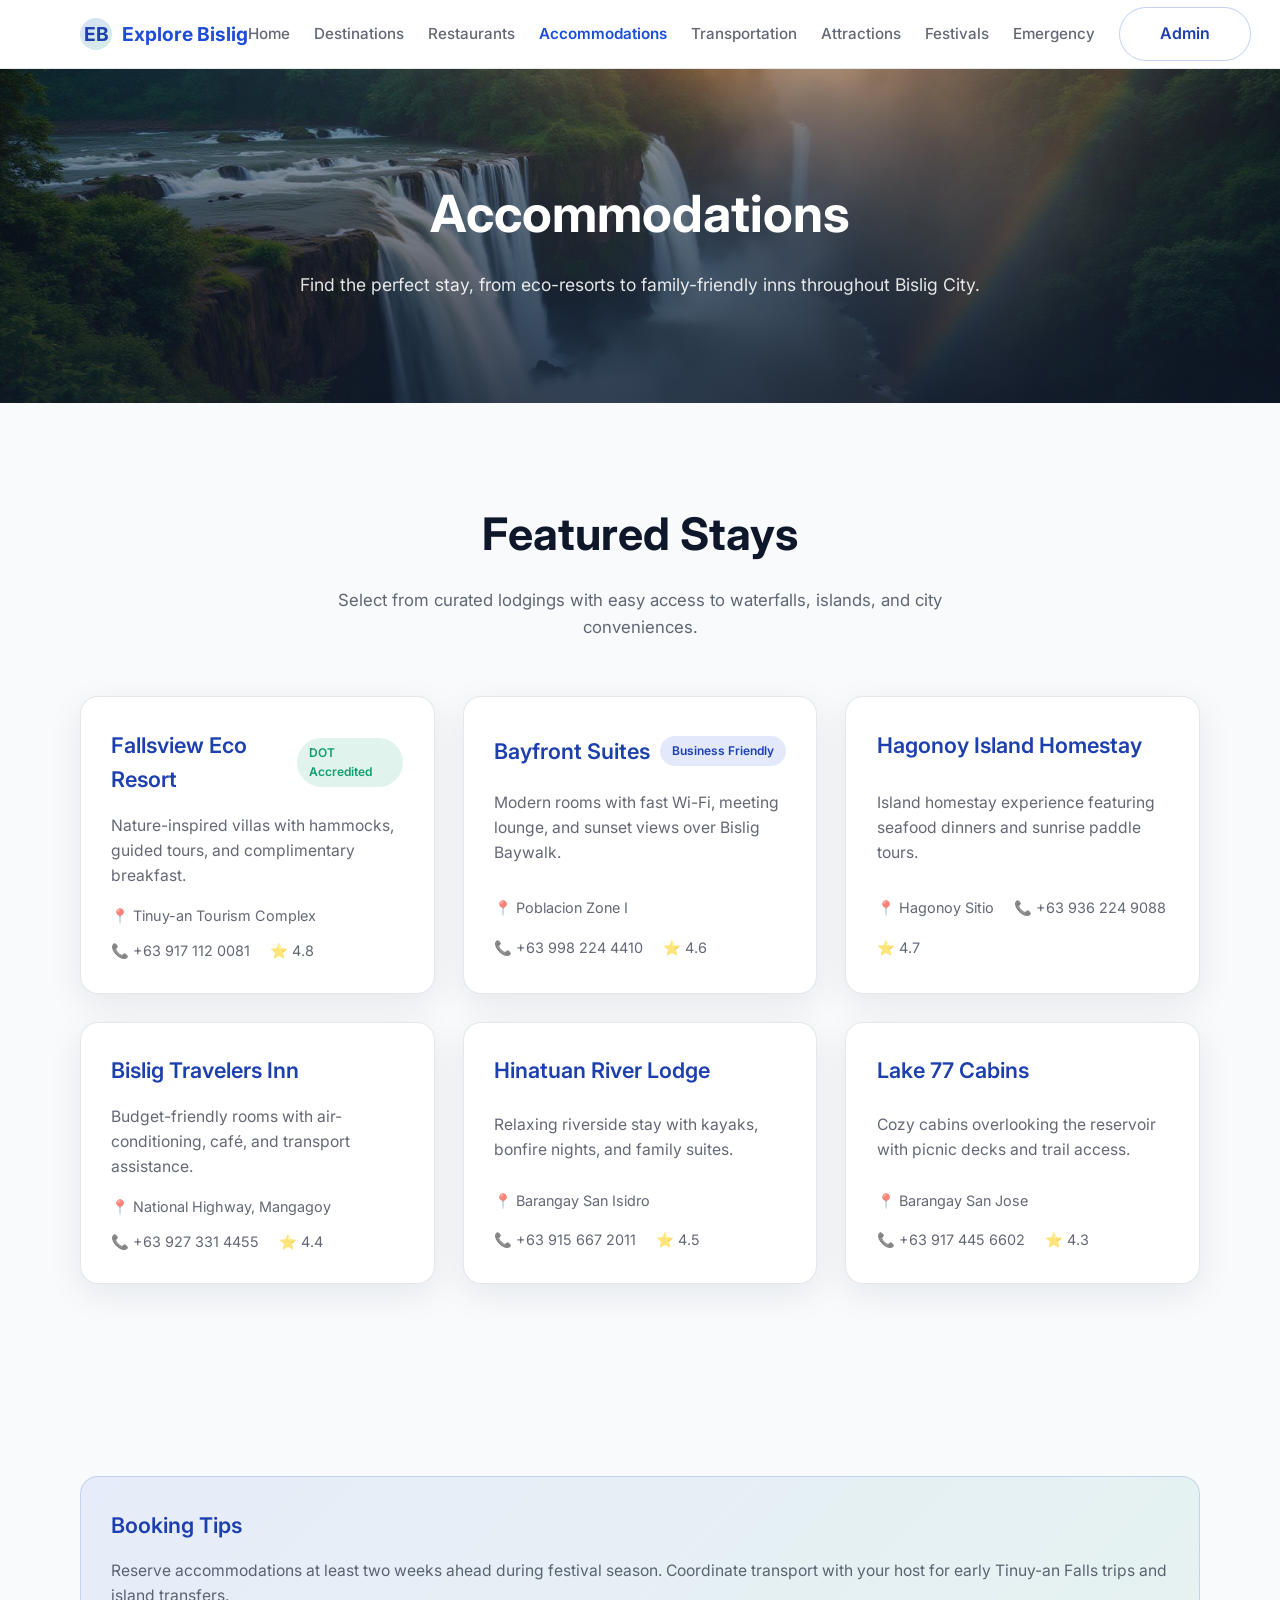
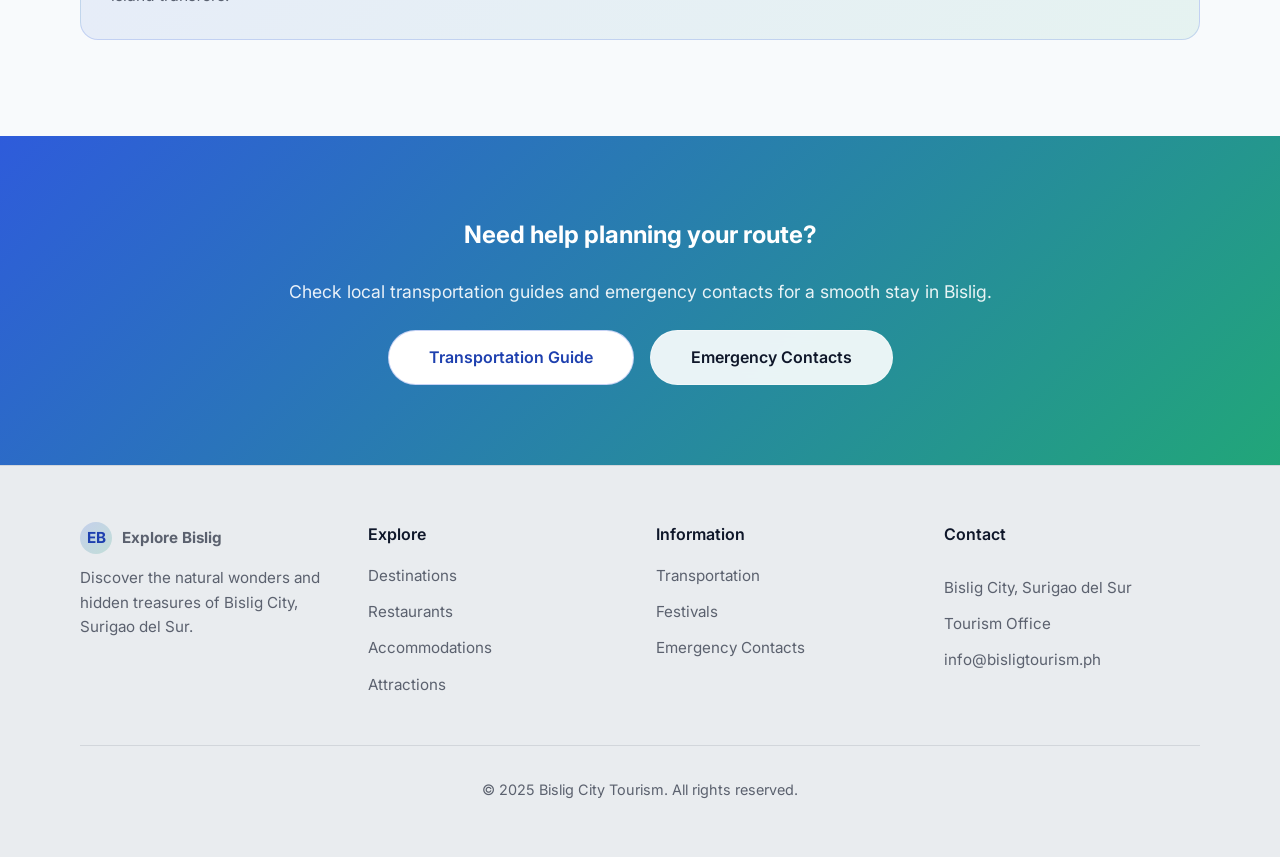
==== accommodations.html @ a52d1020 "Uploaded bislig" ====
<!doctype html>
<html lang="en">
  <head>
    <meta charset="utf-8" />
    <meta name="viewport" content="width=device-width, initial-scale=1" />
    <title>Bislig Accommodations</title>
    <meta
      name="description"
      content="Browse Bislig City's hotels, resorts, and homestays for every traveler."
    />
    <link rel="preconnect" href="https://fonts.googleapis.com" />
    <link rel="preconnect" href="https://fonts.gstatic.com" crossorigin />
    <link
      href="https://fonts.googleapis.com/css2?family=Inter:wght@400;500;600;700&display=swap"
      rel="stylesheet"
    />
    <link rel="stylesheet" href="styles.css" />
  </head>
  <body>
    <header class="navbar">
      <div class="container nav-container">
        <a class="logo" href="index.html" aria-label="Explore Bislig logo">
          <span class="palm" aria-hidden="true">EB</span>
          Explore&nbsp;Bislig
        </a>
        <input type="checkbox" id="nav-toggle" class="nav-toggle" />
        <label for="nav-toggle" class="nav-toggle-label" aria-label="Toggle navigation menu">
          ☰
        </label>
        <nav class="nav-links" aria-label="Primary">
          <a class="nav-link" href="index.html">Home</a>
          <a class="nav-link" href="destinations.html">Destinations</a>
          <a class="nav-link" href="restaurants.html">Restaurants</a>
          <a class="nav-link active" href="accommodations.html">Accommodations</a>
          <a class="nav-link" href="transportation.html">Transportation</a>
          <a class="nav-link" href="attractions.html">Attractions</a>
          <a class="nav-link" href="festivals.html">Festivals</a>
          <a class="nav-link" href="emergency.html">Emergency</a>
          <a class="btn btn-secondary" href="admin.html">Admin</a>
        </nav>
      </div>
    </header>

    <main>
      <section class="page-hero" style="--hero-image: url('assets/tinuyan-falls-hero.jpg');">
        <div class="container">
          <h1>Accommodations</h1>
          <p>Find the perfect stay, from eco-resorts to family-friendly inns throughout Bislig City.</p>
        </div>
      </section>

      <section class="section">
        <div class="container">
          <header class="section-header">
            <h2>Featured Stays</h2>
            <p>Select from curated lodgings with easy access to waterfalls, islands, and city conveniences.</p>
          </header>
          <div class="grid three">
            <article class="card">
              <div class="flex-between">
                <h3>Fallsview Eco Resort</h3>
                <span class="badge">DOT Accredited</span>
              </div>
              <p>Nature-inspired villas with hammocks, guided tours, and complimentary breakfast.</p>
              <div class="meta">
                <span>📍 Tinuy-an Tourism Complex</span>
                <span>📞 +63 917 112 0081</span>
                <span>⭐ 4.8</span>
              </div>
            </article>
            <article class="card">
              <div class="flex-between">
                <h3>Bayfront Suites</h3>
                <span class="badge blue">Business Friendly</span>
              </div>
              <p>Modern rooms with fast Wi-Fi, meeting lounge, and sunset views over Bislig Baywalk.</p>
              <div class="meta">
                <span>📍 Poblacion Zone I</span>
                <span>📞 +63 998 224 4410</span>
                <span>⭐ 4.6</span>
              </div>
            </article>
            <article class="card">
              <h3>Hagonoy Island Homestay</h3>
              <p>Island homestay experience featuring seafood dinners and sunrise paddle tours.</p>
              <div class="meta">
                <span>📍 Hagonoy Sitio</span>
                <span>📞 +63 936 224 9088</span>
                <span>⭐ 4.7</span>
              </div>
            </article>
            <article class="card">
              <h3>Bislig Travelers Inn</h3>
              <p>Budget-friendly rooms with air-conditioning, café, and transport assistance.</p>
              <div class="meta">
                <span>📍 National Highway, Mangagoy</span>
                <span>📞 +63 927 331 4455</span>
                <span>⭐ 4.4</span>
              </div>
            </article>
            <article class="card">
              <h3>Hinatuan River Lodge</h3>
              <p>Relaxing riverside stay with kayaks, bonfire nights, and family suites.</p>
              <div class="meta">
                <span>📍 Barangay San Isidro</span>
                <span>📞 +63 915 667 2011</span>
                <span>⭐ 4.5</span>
              </div>
            </article>
            <article class="card">
              <h3>Lake 77 Cabins</h3>
              <p>Cozy cabins overlooking the reservoir with picnic decks and trail access.</p>
              <div class="meta">
                <span>📍 Barangay San Jose</span>
                <span>📞 +63 917 445 6602</span>
                <span>⭐ 4.3</span>
              </div>
            </article>
          </div>
        </div>
      </section>

      <section class="section">
        <div class="container">
          <div class="card highlight">
            <h3>Booking Tips</h3>
            <p>
              Reserve accommodations at least two weeks ahead during festival season. Coordinate transport with your
              host for early Tinuy-an Falls trips and island transfers.
            </p>
          </div>
        </div>
      </section>
    </main>

    <section class="cta-section">
      <div class="container">
        <h2 class="weight-semibold">Need help planning your route?</h2>
        <p>Check local transportation guides and emergency contacts for a smooth stay in Bislig.</p>
        <div class="button-row">
          <a class="btn btn-secondary" href="transportation.html">Transportation Guide</a>
          <a class="btn btn-outline" href="emergency.html">Emergency Contacts</a>
        </div>
      </div>
    </section>

    <footer class="footer">
      <div class="container">
        <div class="footer-grid">
          <div class="flex-col gap-sm">
            <span class="logo">
              <span class="palm" aria-hidden="true">EB</span>
              Explore&nbsp;Bislig
            </span>
            <p>
              Discover the natural wonders and hidden treasures of Bislig City, Surigao del Sur.
            </p>
          </div>
          <div>
            <h4>Explore</h4>
            <div class="flex-col gap-sm">
              <a href="destinations.html">Destinations</a>
              <a href="restaurants.html">Restaurants</a>
              <a href="accommodations.html">Accommodations</a>
              <a href="attractions.html">Attractions</a>
            </div>
          </div>
          <div>
            <h4>Information</h4>
            <div class="flex-col gap-sm">
              <a href="transportation.html">Transportation</a>
              <a href="festivals.html">Festivals</a>
              <a href="emergency.html">Emergency Contacts</a>
            </div>
          </div>
          <div class="flex-col gap-sm">
            <h4>Contact</h4>
            <span>Bislig City, Surigao del Sur</span>
            <span>Tourism Office</span>
            <a href="mailto:info@bisligtourism.ph">info@bisligtourism.ph</a>
          </div>
        </div>
        <div class="footer-bottom">
          &copy; 2025 Bislig City Tourism. All rights reserved.
        </div>
      </div>
    </footer>
  </body>
</html>
---- styles.css ----
/* Global Reset */
*, *::before, *::after {
  box-sizing: border-box;
  margin: 0;
  padding: 0;
}

:root {
  --color-background: #f8fafc;
  --color-surface: #ffffff;
  --color-border: rgba(15, 23, 42, 0.1);
  --color-text: #0f172a;
  --color-muted: rgba(15, 23, 42, 0.65);
  --color-primary: #1d4ed8;
  --color-primary-dark: #1e40af;
  --color-accent: #0f9f6e;
  --shadow-soft: 0 10px 35px rgba(15, 23, 42, 0.08);
  --shadow-hover: 0 18px 45px rgba(15, 23, 42, 0.15);
  font-size: 16px;
}

body {
  font-family: "Inter", "Segoe UI", system-ui, -apple-system, sans-serif;
  background: var(--color-background);
  color: var(--color-text);
  line-height: 1.6;
  min-height: 100vh;
  display: flex;
  flex-direction: column;
}

img {
  max-width: 100%;
  display: block;
}

a {
  color: inherit;
  text-decoration: none;
}

.container {
  width: min(1120px, 92vw);
  margin: 0 auto;
}

.button-row {
  display: flex;
  flex-wrap: wrap;
  gap: 1rem;
  justify-content: center;
}

.btn {
  display: inline-flex;
  align-items: center;
  justify-content: center;
  padding: 0.85rem 2.5rem;
  border-radius: 999px;
  font-size: 1rem;
  font-weight: 600;
  transition: transform 0.25s ease, box-shadow 0.25s ease, background 0.25s ease, color 0.25s ease;
  cursor: pointer;
  border: 1px solid transparent;
}

.btn-primary {
  background: linear-gradient(135deg, var(--color-primary), var(--color-accent));
  color: #ffffff;
  box-shadow: var(--shadow-soft);
}

.btn-primary:hover {
  transform: translateY(-3px);
  box-shadow: var(--shadow-hover);
}

.btn-outline {
  background: rgba(255, 255, 255, 0.9);
  border-color: rgba(255, 255, 255, 0.35);
  color: var(--color-text);
  backdrop-filter: blur(6px);
}

.btn-outline:hover {
  border-color: rgba(255, 255, 255, 0.6);
  color: var(--color-primary-dark);
}

.btn-secondary {
  background: #ffffff;
  color: var(--color-primary-dark);
  border-color: rgba(29, 78, 216, 0.25);
}

.btn-secondary:hover {
  background: rgba(29, 78, 216, 0.08);
}

.badge {
  display: inline-flex;
  align-items: center;
  gap: 0.4rem;
  padding: 0.35rem 0.75rem;
  border-radius: 999px;
  font-size: 0.75rem;
  font-weight: 600;
  background: rgba(15, 159, 110, 0.12);
  color: var(--color-accent);
}

.badge.blue {
  background: rgba(29, 78, 216, 0.12);
  color: var(--color-primary-dark);
}

.tag {
  display: inline-flex;
  align-items: center;
  gap: 0.5rem;
  font-size: 0.9rem;
  color: var(--color-muted);
}

/* Navigation */
.navbar {
  position: sticky;
  top: 0;
  width: 100%;
  background: rgba(255, 255, 255, 0.95);
  backdrop-filter: blur(10px);
  border-bottom: 1px solid var(--color-border);
  z-index: 100;
}

.nav-container {
  display: flex;
  align-items: center;
  justify-content: space-between;
  height: 4.25rem;
}

.logo {
  display: inline-flex;
  align-items: center;
  gap: 0.6rem;
  font-size: 1.2rem;
  font-weight: 700;
  color: var(--color-primary);
}

.logo span.palm {
  width: 2rem;
  height: 2rem;
  display: grid;
  place-items: center;
  border-radius: 50%;
  background: linear-gradient(135deg, rgba(29, 78, 216, 0.18), rgba(15, 159, 110, 0.18));
  color: var(--color-primary-dark);
  font-weight: 700;
}

.nav-links {
  display: flex;
  align-items: center;
  gap: 1.5rem;
  font-size: 0.95rem;
  font-weight: 500;
}

.nav-link {
  color: var(--color-muted);
  transition: color 0.2s ease;
}

.nav-link:hover {
  color: var(--color-primary);
}

.nav-link.active {
  color: var(--color-primary);
  font-weight: 600;
}

.nav-toggle,
.nav-toggle-label {
  display: none;
}

/* Mobile Nav */
@media (max-width: 860px) {
  .nav-container {
    height: auto;
    padding: 1rem 0;
    flex-direction: column;
    align-items: flex-start;
    gap: 1rem;
  }

  .nav-toggle-label {
    display: inline-flex;
    align-items: center;
    justify-content: center;
    width: 2.75rem;
    height: 2.75rem;
    border-radius: 50%;
    border: 1px solid var(--color-border);
    color: var(--color-primary-dark);
    cursor: pointer;
  }

  .nav-links {
    display: none;
    flex-direction: column;
    align-items: flex-start;
    gap: 0.85rem;
    width: 100%;
  }

  .nav-toggle:checked + .nav-toggle-label + .nav-links {
    display: flex;
  }

  .nav-links .btn {
    width: 100%;
    justify-content: center;
  }
}

/* Hero */
.hero {
  position: relative;
  min-height: clamp(26rem, 80vh, 36rem);
  display: grid;
  place-items: center;
  text-align: center;
  color: #ffffff;
  overflow: hidden;
}

.hero::before {
  content: "";
  position: absolute;
  inset: 0;
  background-image: var(--hero-image, none);
  background-size: cover;
  background-position: center;
  z-index: -2;
}

.hero::after {
  content: "";
  position: absolute;
  inset: 0;
  background: linear-gradient(180deg, rgba(15, 23, 42, 0.3), rgba(15, 23, 42, 0.75));
  z-index: -1;
}

.hero .hero-content {
  width: min(820px, 92vw);
  display: grid;
  gap: 1.5rem;
  padding: clamp(3rem, 8vw, 5rem) 0;
}

.hero h1 {
  font-size: clamp(2.5rem, 7vw, 4.5rem);
  font-weight: 700;
  letter-spacing: -0.03em;
}

.hero p {
  font-size: clamp(1.1rem, 3vw, 1.4rem);
  color: rgba(255, 255, 255, 0.9);
}

/* Subpage hero */
.page-hero {
  position: relative;
  padding: clamp(4.5rem, 10vw, 6.5rem) 0;
  text-align: center;
  color: #ffffff;
  overflow: hidden;
}

.page-hero::before {
  content: "";
  position: absolute;
  inset: 0;
  background-image: var(--hero-image, none);
  background-size: cover;
  background-position: center;
  z-index: -2;
}

.page-hero::after {
  content: "";
  position: absolute;
  inset: 0;
  background: linear-gradient(180deg, rgba(15, 23, 42, 0.35), rgba(15, 23, 42, 0.78));
  z-index: -1;
}

.page-hero .container {
  width: min(780px, 92vw);
  display: grid;
  gap: 1rem;
}

.page-hero h1 {
  font-size: clamp(2.4rem, 6vw, 3.2rem);
  font-weight: 700;
}

.page-hero p {
  font-size: clamp(1rem, 2.8vw, 1.1rem);
  color: rgba(255, 255, 255, 0.88);
}

/* Lists */
ul {
  padding-left: 1.25rem;
  list-style: disc;
}

ul.clean {
  list-style: none;
  padding-left: 0;
}

ul.clean li + li {
  margin-top: 0.5rem;
}

/* Contact card */
.contact-card {
  border-left: 4px solid rgba(29, 78, 216, 0.3);
  padding-left: 1.25rem;
}

.contact-card strong {
  display: inline-block;
  margin-bottom: 0.35rem;
  color: var(--color-primary-dark);
}

/* Forms */
form {
  display: grid;
  gap: 1.2rem;
}

label {
  font-size: 0.9rem;
  font-weight: 600;
  color: var(--color-primary-dark);
}

input,
textarea {
  width: 100%;
  padding: 0.85rem 1rem;
  border-radius: 12px;
  border: 1px solid rgba(15, 23, 42, 0.15);
  background: #ffffff;
  font-size: 0.95rem;
  transition: border 0.2s ease, box-shadow 0.2s ease;
}

input:focus,
textarea:focus {
  border-color: rgba(29, 78, 216, 0.45);
  outline: none;
  box-shadow: 0 0 0 4px rgba(29, 78, 216, 0.12);
}

input::placeholder,
textarea::placeholder {
  color: rgba(15, 23, 42, 0.4);
}

/* Sections */
.section {
  padding: clamp(3.5rem, 8vw, 6rem) 0;
}

.section-header {
  text-align: center;
  margin-bottom: 3.5rem;
  display: grid;
  gap: 1rem;
}

.section-header h2 {
  font-size: clamp(2rem, 4vw, 2.8rem);
  font-weight: 700;
}

.section-header p {
  color: var(--color-muted);
  font-size: 1.05rem;
  width: min(640px, 90vw);
  justify-self: center;
}

/* Grid Helpers */
.grid {
  display: grid;
  gap: 1.75rem;
}

.grid.two {
  grid-template-columns: repeat(auto-fit, minmax(260px, 1fr));
}

.grid.three {
  grid-template-columns: repeat(auto-fit, minmax(280px, 1fr));
}

.grid.auto {
  grid-template-columns: repeat(auto-fit, minmax(240px, 1fr));
}

/* Cards */
.card {
  background: var(--color-surface);
  border-radius: 18px;
  border: 1px solid var(--color-border);
  padding: 1.9rem;
  box-shadow: var(--shadow-soft);
  display: grid;
  gap: 1rem;
  transition: transform 0.25s ease, box-shadow 0.25s ease;
}

.card:hover {
  transform: translateY(-6px);
  box-shadow: var(--shadow-hover);
}

.card img.rounded {
  border-radius: 14px;
}

.card h3 {
  font-size: 1.35rem;
  font-weight: 600;
  color: var(--color-primary-dark);
}

.card p {
  color: var(--color-muted);
  font-size: 0.98rem;
}

.card .meta {
  display: flex;
  flex-wrap: wrap;
  gap: 0.75rem 1.25rem;
  font-size: 0.9rem;
  color: var(--color-muted);
}

.card .meta span {
  display: inline-flex;
  align-items: center;
  gap: 0.4rem;
}

.card.highlight {
  background: linear-gradient(135deg, rgba(29, 78, 216, 0.08), rgba(15, 159, 110, 0.08));
  border: 1px solid rgba(29, 78, 216, 0.18);
  box-shadow: none;
}

.card.notice {
  background: rgba(29, 78, 216, 0.05);
  border: 1px solid rgba(29, 78, 216, 0.2);
}

/* Feature Icons */
.feature-icon {
  width: 3.25rem;
  height: 3.25rem;
  border-radius: 16px;
  display: grid;
  place-items: center;
  background: linear-gradient(135deg, rgba(29, 78, 216, 0.18), rgba(15, 159, 110, 0.18));
  color: var(--color-primary-dark);
  font-weight: 700;
  font-size: 1.15rem;
}

/* Tables */
.info-table {
  width: 100%;
  border-collapse: collapse;
  font-size: 0.95rem;
  overflow: hidden;
  border-radius: 16px;
  border: 1px solid var(--color-border);
}

.info-table thead {
  background: rgba(29, 78, 216, 0.08);
  color: var(--color-primary-dark);
}

.info-table th,
.info-table td {
  padding: 1.1rem 1.25rem;
  text-align: left;
}

.info-table tbody tr + tr {
  border-top: 1px solid var(--color-border);
}

/* CTA */
.cta-section {
  background: linear-gradient(135deg, rgba(29, 78, 216, 0.92), rgba(15, 159, 110, 0.92));
  color: #ffffff;
  text-align: center;
  padding: clamp(3.5rem, 8vw, 5rem) 0;
}

.cta-section .container {
  display: grid;
  gap: 1.5rem;
  width: min(720px, 94vw);
}

.cta-section p {
  color: rgba(255, 255, 255, 0.9);
  font-size: 1.1rem;
}

/* Footer */
.footer {
  margin-top: auto;
  background: rgba(15, 23, 42, 0.06);
  border-top: 1px solid var(--color-border);
}

.footer .container {
  padding: 3.5rem 0;
}

.footer-grid {
  display: grid;
  gap: 2rem;
  grid-template-columns: repeat(auto-fit, minmax(200px, 1fr));
}

.footer h4 {
  font-size: 1rem;
  font-weight: 600;
  margin-bottom: 1rem;
}

.footer p,
.footer a,
.footer span {
  font-size: 0.95rem;
  color: var(--color-muted);
}

.footer a:hover {
  color: var(--color-primary);
}

.footer-bottom {
  margin-top: 3rem;
  padding-top: 2rem;
  border-top: 1px solid var(--color-border);
  text-align: center;
  font-size: 0.9rem;
  color: var(--color-muted);
}

/* Utility */
.text-center {
  text-align: center;
}

.text-muted {
  color: var(--color-muted);
}

.flex {
  display: flex;
}

.flex-between {
  display: flex;
  align-items: center;
  justify-content: space-between;
}

.flex-col {
  display: flex;
  flex-direction: column;
  gap: 1rem;
}

.gap-sm {
  gap: 0.75rem;
}

.gap-md {
  gap: 1.25rem;
}

.gap-lg {
  gap: 2rem;
}

.rounded {
  border-radius: 16px;
}

.shadow-soft {
  box-shadow: var(--shadow-soft);
}

.text-small {
  font-size: 0.9rem;
}

.text-large {
  font-size: 1.1rem;
}

.text-xl {
  font-size: 1.35rem;
}

.weight-medium {
  font-weight: 600;
}

.weight-semibold {
  font-weight: 700;
}

/* Responsive Tweaks */
@media (max-width: 640px) {
  .section {
    padding: 3rem 0;
  }

  .card {
    padding: 1.5rem;
  }

  .button-row {
    flex-direction: column;
  }

  .hero .hero-content {
    gap: 1.25rem;
  }

  .footer .container {
    padding: 3rem 0;
  }
}
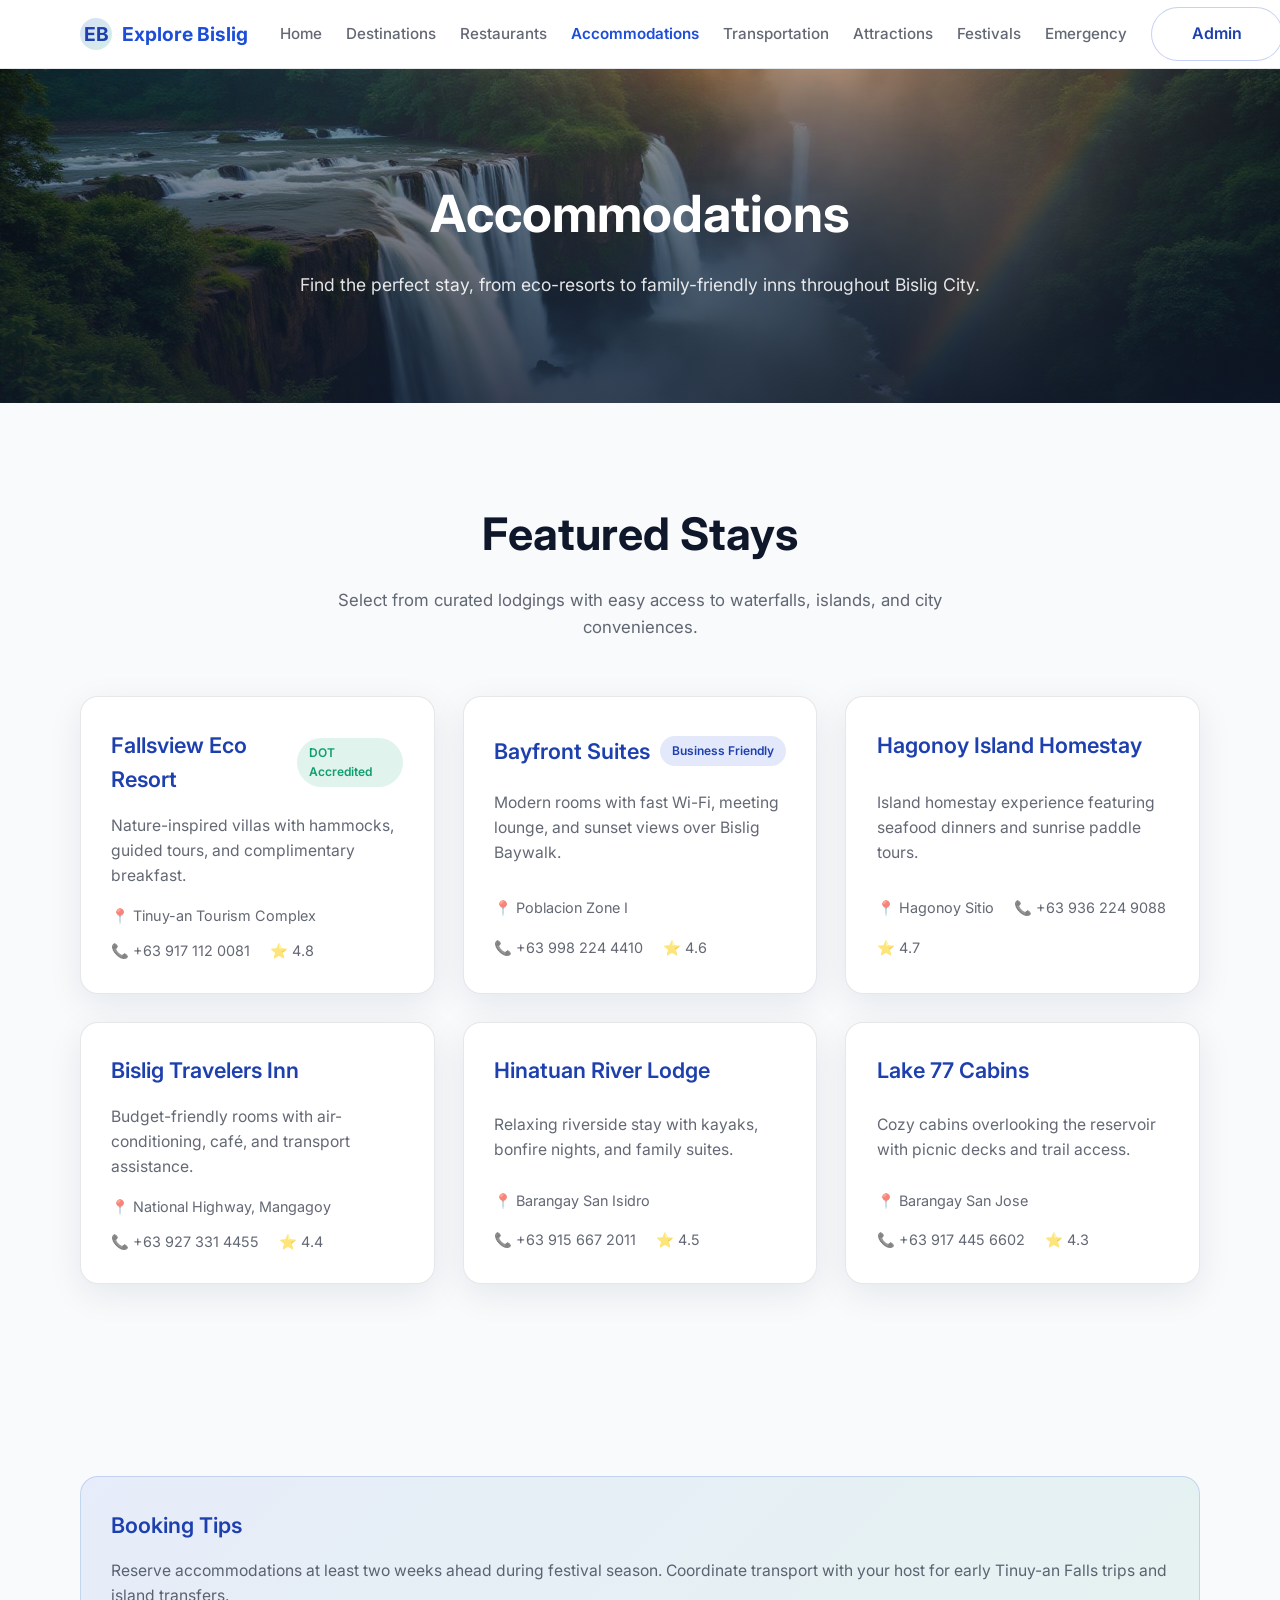
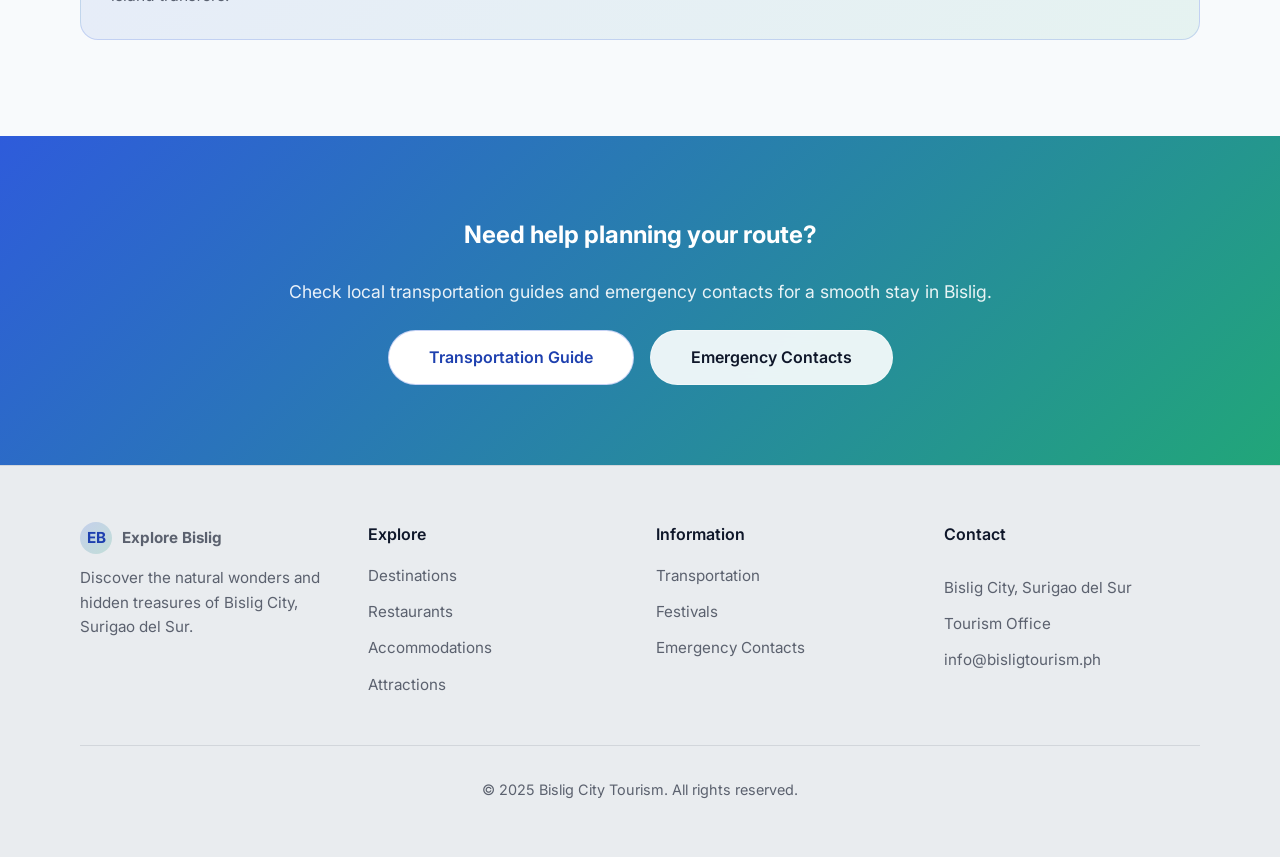
==== commit 35a7b00d: "Uploade in 11/17/2025" ====
--- a/accommodations.html
+++ b/accommodations.html
@@ -36,7 +36,7 @@
           <a class="nav-link" href="attractions.html">Attractions</a>
           <a class="nav-link" href="festivals.html">Festivals</a>
           <a class="nav-link" href="emergency.html">Emergency</a>
-          <a class="btn btn-secondary" href="admin.html">Admin</a>
+          <a class="btn btn-secondary" href="admin/admin.php">Admin</a>
         </nav>
       </div>
     </header>
--- a/styles.css
+++ b/styles.css
@@ -138,7 +138,9 @@
   align-items: center;
   justify-content: space-between;
   height: 4.25rem;
-}
+  gap: 2rem; /* Add gap between logo and nav-links */
+}
+
 
 .logo {
   display: inline-flex;
@@ -149,6 +151,18 @@
   color: var(--color-primary);
 }
 
+.logo .logo-img {
+  width: 3rem;
+  height: 3rem;
+  object-fit: contain;
+  border-radius: 50%;
+  flex-shrink: 0;
+}
+
+.logo span {
+  white-space:nowrap;
+}
+
 .logo span.palm {
   width: 2rem;
   height: 2rem;
@@ -190,39 +204,69 @@
 /* Mobile Nav */
 @media (max-width: 860px) {
   .nav-container {
-    height: auto;
-    padding: 1rem 0;
+    flex-direction: row;
+    align-items: center;
+    justify-content: space-between;
+    height: 3.5rem;
+    padding: 0 0.75rem;
+  }
+  .logo {
+    font-size: 1rem;
+    gap: 0.4rem;
+  }
+  .logo .logo-img {
+    width: 1.5rem;
+    height: 1.5rem;
+  }
+  .logo span {
+    font-size: 1rem;
+  }
+  .nav-links {
+    position: fixed;
+    top: 0;
+    right: 0;
+    width: min(320px, 85vw);
+    height: 100vh;
+    background: #fff;
+    box-shadow: -8px 0 32px rgba(15, 23, 42, 0.12);
     flex-direction: column;
     align-items: flex-start;
-    gap: 1rem;
-  }
-
+    gap: 0.5rem;
+    padding: 5rem 1.5rem 2rem;
+    transform: translateX(100%);
+    transition: transform 0.4s cubic-bezier(0.4, 0, 0.2, 1);
+    overflow-y: auto;
+    z-index: 999;
+    display: none;
+  }
+  .nav-toggle:checked ~ .nav-links {
+    display: flex;
+    transform: translateX(0);
+  }
   .nav-toggle-label {
     display: inline-flex;
     align-items: center;
     justify-content: center;
-    width: 2.75rem;
-    height: 2.75rem;
+    width: 2.5rem;
+    height: 2.5rem;
     border-radius: 50%;
-    border: 1px solid var(--color-border);
-    color: var(--color-primary-dark);
+    border: 1px solid #eee;
+    background: #fff;
+    color: var(--color-primary);
+    font-size: 1.5rem;
     cursor: pointer;
-  }
-
-  .nav-links {
-    display: none;
-    flex-direction: column;
-    align-items: flex-start;
-    gap: 0.85rem;
+    margin-left: auto;
+    z-index: 1001;
+  }
+  .nav-link {
     width: 100%;
-  }
-
-  .nav-toggle:checked + .nav-toggle-label + .nav-links {
-    display: flex;
-  }
-
+    padding: 1rem 0.5rem;
+    font-size: 1.1rem;
+    text-align: left;
+  }
   .nav-links .btn {
     width: 100%;
+    margin-top: 1rem;
     justify-content: center;
   }
 }
